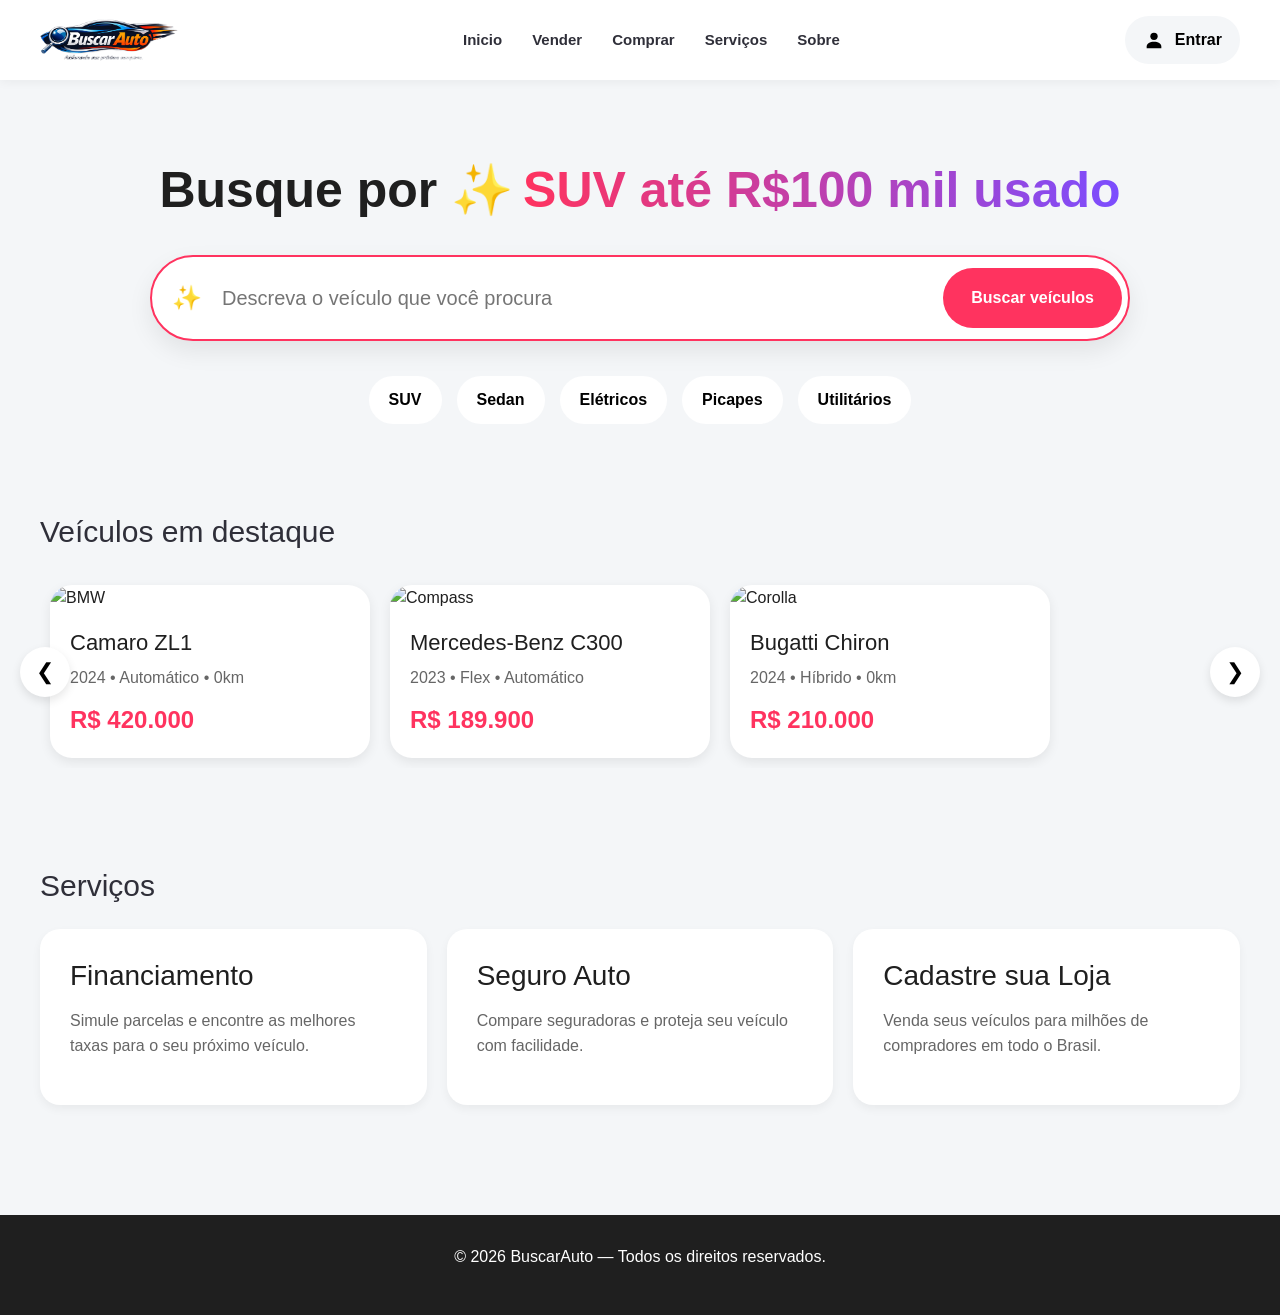
==== marketplace-veiculos/marketplace/index.html @ c969e138 "Inicio do projeto" ====
<!doctype html>
<html lang="pt-BR">

<head>
    <meta charset="utf-8">
    <meta name="viewport" content="width=device-width, initial-scale=1">

    <title>BuscarAuto</title>

    <link rel="icon" type="image/png" href="../assets/images/favicon.png">
    <link rel="stylesheet" href="../../dist/css/bootstrap.min.css">
    <link rel="stylesheet" href="../assets/css/marketplace.css">
</head>

<body>

    <header class="header">

        <img src="../assets/images/slogan2.png" alt="BuscarAuto" class="logo">

        <nav class="nav-center" aria-label="Navegação principal">
            <a href="index.html">Inicio</a>
            <a href="veiculo.html">Vender</a>
            <a href="comprar.html">Comprar</a>
            <a href="servicos.html">Serviços</a>
            <a href="sobre.html">Sobre</a>
        </nav>

        <div class="nav-right">

            <button class="login-btn" id="loginBtn">

                <svg class="user-icon" viewBox="0 0 24 24" fill="none" xmlns="http://www.w3.org/2000/svg">
                    <circle cx="12" cy="8" r="4" fill="currentColor"></circle>
                    <path d="M12 14C7.58 14 4 16.24 4 19v2h16v-2c0-2.76-3.58-5-8-5z" fill="currentColor"></path>
                </svg>

                Entrar

            </button>

            <div class="login-dropdown" id="loginDropdown">
                <a href="../cliente/login.html" class="dropdown-link">
                    <svg class="dropdown-icon" viewBox="0 0 24 24" fill="none" xmlns="http://www.w3.org/2000/svg">
                        <circle cx="12" cy="8" r="4" fill="currentColor"></circle>
                        <path d="M12 14C7.58 14 4 16.24 4 19v2h16v-2c0-2.76-3.58-5-8-5z" fill="currentColor"></path>
                    </svg>
                    Login
                </a>
                <a href="../lojista/login.html" class="dropdown-link">
                    <svg class="dropdown-icon" viewBox="0 0 24 24" fill="none" xmlns="http://www.w3.org/2000/svg">
                        <path d="M3 13h2v8H3zm4-8h2v16H7zm4-2h2v18h-2zm4 4h2v14h-2zm4-4h2v18h-2z" fill="currentColor">
                        </path>
                    </svg>
                    Sou Lojista
                </a>
            </div>

        </div>

    </header>

    <section class="hero">

        <h2 class="hero-title">
            Busque por ✨

            <span id="animated-text"></span>
        </h2>

        <div class="search-container">

            <span class="search-icon">✨</span>

            <input type="text" id="searchInput" placeholder="Descreva o veículo que você procura"
                aria-label="Campo de busca de veículos">

            <button class="search-button">
                Buscar veículos
            </button>

        </div>

        <div class="categories">
            <button>SUV</button>
            <button>Sedan</button>
            <button>Elétricos</button>
            <button>Picapes</button>
            <button>Utilitários</button>
        </div>

    </section>

    <section class="carousel-section">

        <h2 class="section-title">Veículos em destaque</h2>

        <div class="carousel">

            <button class="carousel-btn prev">&#10094;</button>

            <div class="carousel-track">

                <div class="car-card">
                    <img src="https://images.unsplash.com/photo-1492144534655-ae79c964c9d7?q=80&w=1200&auto=format&fit=crop"
                        alt="BMW">

                    <div class="car-content">
                        <h3>Camaro ZL1</h3>
                        <p>2024 • Automático • 0km</p>
                        <span class="price">R$ 420.000</span>
                    </div>
                </div>

                <div class="car-card">
                    <img src="https://images.unsplash.com/photo-1553440569-bcc63803a83d?q=80&w=1200&auto=format&fit=crop"
                        alt="Compass">

                    <div class="car-content">
                        <h3>Mercedes-Benz C300</h3>
                        <p>2023 • Flex • Automático</p>
                        <span class="price">R$ 189.900</span>
                    </div>
                </div>

                <div class="car-card">
                    <img src="https://images.unsplash.com/photo-1544636331-e26879cd4d9b?q=80&w=1200&auto=format&fit=crop"
                        alt="Corolla">

                    <div class="car-content">
                        <h3>Bugatti Chiron</h3>
                        <p>2024 • Híbrido • 0km</p>
                        <span class="price">R$ 210.000</span>
                    </div>
                </div>

            </div>

            <button class="carousel-btn next">&#10095;</button>

        </div>

    </section>

    <section class="services">

        <h2 class="section-title">Serviços</h2>

        <div class="services-grid">

            <div class="service-card">
                <h3>Financiamento</h3>
                <p>Simule parcelas e encontre as melhores taxas para o seu próximo veículo.</p>
            </div>

            <div class="service-card">
                <h3>Seguro Auto</h3>
                <p>Compare seguradoras e proteja seu veículo com facilidade.</p>
            </div>

            <div class="service-card">
                <h3>Cadastre sua Loja</h3>
                <p>Venda seus veículos para milhões de compradores em todo o Brasil.</p>
            </div>

        </div>

    </section>

    <footer>
        <p>© 2026 BuscarAuto — Todos os direitos reservados.</p>
    </footer>

    <script src="../../dist/js/bootstrap.bundle.min.js"></script>
    <script src="../assets/js/marketplace.js"></script>

</body>

</html>
---- marketplace-veiculos/assets/css/marketplace.css ----
* {
  margin: 0;
  padding: 0;
  box-sizing: border-box;
}

body {
  font-family: Arial, sans-serif;
  background: #f4f6f8;
  color: #1f1f1f;
}

a {
  text-decoration: none;
  color: inherit;
}

/* HEADER */

.header {
  position: sticky;
  top: 0;
  z-index: 1000;

  display: flex;
  align-items: center;
  justify-content: space-between;

  padding: 16px 40px;

  background: white;
  box-shadow: 0 2px 10px rgba(0,0,0,0.05);
}

.logo {
  height: 42px;
}

/* NAV */

.nav-center {
  display: flex;
  align-items: center;
  gap: 30px;
}

.nav-center a {
  font-size: 15px;
  font-weight: 600;
  color: #2f2f39;
  transition: 0.3s;
  position: relative;
}

.nav-center a:hover {
  color: #ff335f;
}

.nav-center a::after {
  content: "";
  position: absolute;
  bottom: -6px;
  left: 0;

  width: 0;
  height: 2px;

  background: #ff335f;
  transition: 0.3s;
}

.nav-center a:hover::after {
  width: 100%;
}

/* LOGIN */

.nav-right {
  position: relative;
}

.login-btn {
  display: flex;
  align-items: center;
  gap: 10px;

  border: none;
  background: #f4f6f8;

  padding: 12px 18px;
  border-radius: 30px;

  cursor: pointer;
  transition: 0.3s;
  font-weight: 600;
}

.login-btn:hover {
  background: #eceff3;
}

.user-icon {
  width: 22px;
  height: 22px;
}

/* LOGIN DROPDOWN */

.login-dropdown {
  position: absolute;
  top: 100%;
  right: 0;
  background: white;
  border-radius: 12px;
  box-shadow: 0 8px 24px rgba(0,0,0,0.12);
  overflow: hidden;
  min-width: 200px;
  margin-top: 10px;
  opacity: 0;
  visibility: hidden;
  transform: translateY(-10px);
  transition: opacity 0.3s ease, visibility 0.3s ease, transform 0.3s ease;
  z-index: 1000;
}

.login-dropdown.active {
  opacity: 1;
  visibility: visible;
  transform: translateY(0);
}

.dropdown-link {
  display: flex;
  align-items: center;
  gap: 12px;
  padding: 14px 18px;
  color: #2f2f39;
  text-decoration: none;
  border-bottom: 1px solid #f0f0f0;
  transition: 0.3s;
}

.dropdown-link:last-child {
  border-bottom: none;
}

.dropdown-link:hover {
  background: #f9f9f9;
  color: #ff335f;
}

.dropdown-icon {
  width: 20px;
  height: 20px;
  flex-shrink: 0;
}

/* HERO */

.hero {
  padding: 80px 20px 50px;
  text-align: center;
}

.hero-title {
  display: flex;
  justify-content: center;
  align-items: center;
  flex-wrap: wrap;

  gap: 10px;

  font-size: 50px;
  font-weight: bold;

  margin-bottom: 35px;
}

.hero-icon {
  width: 32px;
}

#animated-text {
  background: linear-gradient(to right, #ff335f, #7b4dff);
  -webkit-background-clip: text;
  -webkit-text-fill-color: transparent;

  min-width: 350px;
  text-align: left;

  transition: opacity 0.3s;
}

/* SEARCH */

.search-container {
  max-width: 980px;
  margin: auto;

  display: flex;
  align-items: center;

  background: white;
  border: 2px solid #ff335f;
  border-radius: 50px;

  overflow: hidden;

  padding: 6px 6px 6px 20px;

  box-shadow: 0 10px 25px rgba(0,0,0,0.08);
}

.search-icon {
  font-size: 24px;
  margin-right: 10px;
}

.search-container input[type="text"] {
  flex: 1;
  border: none;
  outline: none;

  font-size: 20px;
  padding: 20px 10px;

  background: transparent;
}

.search-button {
  border: none;
  background: #ff335f;
  color: white;

  padding: 18px 28px;

  border-radius: 40px;
  cursor: pointer;

  font-weight: bold;
  font-size: 16px;

  transition: 0.3s;
}

.search-button:hover {
  background: #e62750;
  transform: scale(1.02);
}

/* CATEGORIES */

.categories {
  display: flex;
  justify-content: center;
  gap: 15px;

  margin-top: 35px;
  flex-wrap: wrap;
}

.categories button {
  border: none;
  background: white;

  padding: 12px 20px;
  border-radius: 30px;

  cursor: pointer;

  font-weight: 600;

  transition: 0.3s;
}

.categories button:hover {
  background: #ff335f;
  color: white;
}

/* SECTION */

.section-title {
  font-size: 30px;
  margin-bottom: 25px;
  color: #2f2f39;
}

/* CAROUSEL */

.carousel-section {
  padding: 40px;
}

.carousel {
  position: relative;
}

.carousel-track {
  display: flex;
  gap: 20px;

  overflow-x: auto;
  scroll-behavior: smooth;

  padding: 10px;
}

.carousel-track::-webkit-scrollbar {
  display: none;
}

.car-card {
  min-width: 320px;

  background: white;
  border-radius: 22px;

  overflow: hidden;

  transition: 0.3s;
  cursor: pointer;

  box-shadow: 0 4px 12px rgba(0,0,0,0.08);
}

.car-card:hover {
  transform: translateY(-8px);
  box-shadow: 0 15px 30px rgba(0,0,0,0.15);
}

.car-card img {
  width: 100%;
  height: 220px;
  object-fit: cover;
}

.car-content {
  padding: 20px;
}

.car-content h3 {
  margin-bottom: 10px;
  font-size: 22px;
}

.car-content p {
  color: #666;
  margin-bottom: 12px;
}

.price {
  color: #ff335f;
  font-size: 24px;
  font-weight: bold;
}

/* BUTTONS */

.carousel-btn {
  position: absolute;
  top: 50%;
  transform: translateY(-50%);

  width: 50px;
  height: 50px;

  border: none;
  border-radius: 50%;

  background: white;
  cursor: pointer;

  font-size: 22px;

  z-index: 10;

  box-shadow: 0 4px 10px rgba(0,0,0,0.1);
}

.prev {
  left: -20px;
}

.next {
  right: -20px;
}

/* SERVICES */

.services {
  padding: 60px 40px;
}

.services-grid {
  display: grid;
  grid-template-columns: repeat(auto-fit, minmax(250px, 1fr));
  gap: 20px;
}

.service-card {
  background: white;
  padding: 30px;
  border-radius: 20px;

  transition: 0.3s;

  box-shadow: 0 4px 10px rgba(0,0,0,0.05);
}

.service-card:hover {
  transform: translateY(-5px);
}

.service-card h3 {
  margin-bottom: 15px;
}

.service-card p {
  color: #666;
  line-height: 1.6;
}

/* FOOTER */

footer {
  background: #1f1f1f;
  color: white;
  text-align: center;
  padding: 30px;
  margin-top: 50px;
}

/* RESPONSIVO */

@media(max-width: 900px) {

  .header {
    flex-direction: column;
    gap: 20px;
  }

  .nav-center {
    flex-wrap: wrap;
    justify-content: center;
  }

  .hero-title {
    font-size: 34px;
  }

  .search-container {
    flex-direction: column;
    border-radius: 25px;
    padding: 15px;
  }

  .search-button {
    width: 100%;
  }

}
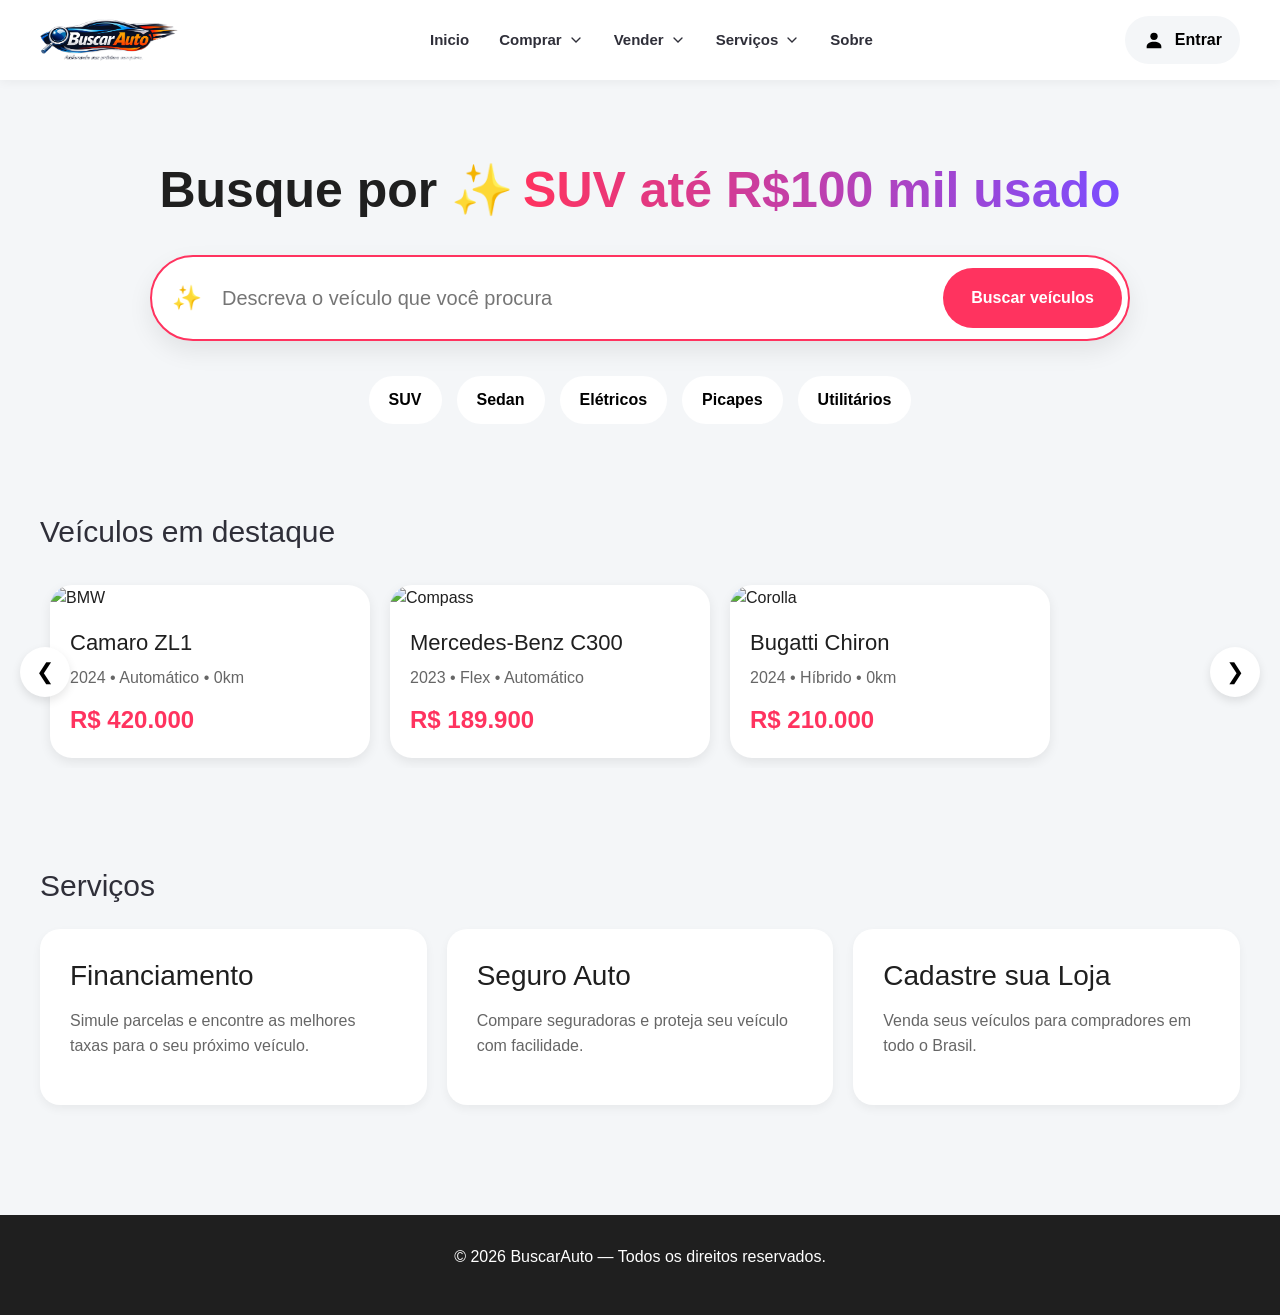
==== commit 800db1f2: "Adicionado menu nos itens do nav" ====
--- a/marketplace-veiculos/marketplace/index.html
+++ b/marketplace-veiculos/marketplace/index.html
@@ -19,11 +19,90 @@
         <img src="../assets/images/slogan2.png" alt="BuscarAuto" class="logo">
 
         <nav class="nav-center" aria-label="Navegação principal">
-            <a href="index.html">Inicio</a>
-            <a href="veiculo.html">Vender</a>
-            <a href="comprar.html">Comprar</a>
-            <a href="servicos.html">Serviços</a>
-            <a href="sobre.html">Sobre</a>
+            <a href="index.html" class="nav-link">Inicio</a>
+            
+            <div class="nav-item">
+                <button class="nav-link nav-trigger" data-submenu="comprar">
+                    Comprar
+                    <svg class="dropdown-arrow" viewBox="0 0 24 24" fill="none" xmlns="http://www.w3.org/2000/svg">
+                        <path d="M6 9l6 6 6-6" stroke="currentColor" stroke-width="2" stroke-linecap="round"></path>
+                    </svg>
+                </button>
+                <div class="submenu" id="submenu-comprar">
+                    <a href="#carros-usados" class="submenu-link">
+                        <svg class="submenu-icon" viewBox="0 0 24 24" fill="currentColor">
+                            <path d="M18 8h-1V6c0-1.1-.9-2-2-2h-2V2h-2v2H9c-1.1 0-2 .9-2 2v2H6c-1.1 0-2 .9-2 2v10c0 1.1.9 2 2 2h12c1.1 0 2-.9 2-2V10c0-1.1-.9-2-2-2z"></path>
+                        </svg>
+                        Carros Usado
+                    </a>
+                    <a href="#carros-novos" class="submenu-link">
+                        <svg class="submenu-icon" viewBox="0 0 24 24" fill="currentColor">
+                            <path d="M18 8h-1V6c0-1.1-.9-2-2-2h-2V2h-2v2H9c-1.1 0-2 .9-2 2v2H6c-1.1 0-2 .9-2 2v10c0 1.1.9 2 2 2h12c1.1 0 2-.9 2-2V10c0-1.1-.9-2-2-2z"></path>
+                        </svg>
+                        Carros Novos
+                    </a>
+                </div>
+            </div>
+
+            <div class="nav-item">
+                <button class="nav-link nav-trigger" data-submenu="vender">
+                    Vender
+                    <svg class="dropdown-arrow" viewBox="0 0 24 24" fill="none" xmlns="http://www.w3.org/2000/svg">
+                        <path d="M6 9l6 6 6-6" stroke="currentColor" stroke-width="2" stroke-linecap="round"></path>
+                    </svg>
+                </button>
+                <div class="submenu" id="submenu-vender">
+                    <a href="#anuncie" class="submenu-link">
+                        <svg class="submenu-icon" viewBox="0 0 24 24" fill="currentColor">
+                            <path d="M12 2C6.48 2 2 6.48 2 12s4.48 10 10 10 10-4.48 10-10S17.52 2 12 2zm0 18c-4.42 0-8-3.58-8-8s3.58-8 8-8 8 3.58 8 8-3.58 8-8 8zm-5-9h10v2H7z"></path>
+                        </svg>
+                        Anuncie
+                    </a>
+                    <a href="#lojas-especializadas" class="submenu-link">
+                        <svg class="submenu-icon" viewBox="0 0 24 24" fill="currentColor">
+                            <path d="M12 2C6.48 2 2 6.48 2 12s4.48 10 10 10 10-4.48 10-10S17.52 2 12 2zm-2 15l-5-5 1.41-1.41L10 14.17l7.59-7.59L19 8l-9 9z"></path>
+                        </svg>
+                        Lojas Especializadas
+                    </a>
+                </div>
+            </div>
+
+            <div class="nav-item">
+                <button class="nav-link nav-trigger" data-submenu="servicos">
+                    Serviços
+                    <svg class="dropdown-arrow" viewBox="0 0 24 24" fill="none" xmlns="http://www.w3.org/2000/svg">
+                        <path d="M6 9l6 6 6-6" stroke="currentColor" stroke-width="2" stroke-linecap="round"></path>
+                    </svg>
+                </button>
+                <div class="submenu" id="submenu-servicos">
+                    <a href="#financiamento" class="submenu-link">
+                        <svg class="submenu-icon" viewBox="0 0 24 24" fill="currentColor">
+                            <path d="M11.8 10.9c-2.27-.59-3-1.38-3-2.15 0-1.09 1.01-1.85 2.7-1.85 1.78 0 2.44.85 2.5 2.1h2.21c-.07-1.72-1.12-3.3-3.21-3.81V3h-3v2.16c-1.94.42-3.5 1.68-3.5 3.61 0 2.31 1.91 3.46 4.7 4.13 2.5.6 3 1.48 3 2.41 0 .9-.72 1.55-1.77 1.55-1.6 0-2.29-.72-2.44-1.82h-2.21c.14 1.64 1.16 2.95 3.44 3.42v2.12h3v-2.12c1.77-.42 3.77-1.6 3.77-3.84 0-2.86-2.34-3.85-5.19-4.48z"></path>
+                        </svg>
+                        Financiamento
+                    </a>
+                    <a href="#seguro-auto" class="submenu-link">
+                        <svg class="submenu-icon" viewBox="0 0 24 24" fill="currentColor">
+                            <path d="M12 1L3 5v6c0 5.55 3.84 10.74 9 12 5.16-1.26 9-6.45 9-12V5l-9-4z"></path>
+                        </svg>
+                        Seguro Auto
+                    </a>
+                    <a href="#cadastre-loja" class="submenu-link">
+                        <svg class="submenu-icon" viewBox="0 0 24 24" fill="currentColor">
+                            <path d="M17 10.5V7c0-.55-.45-1-1-1H4c-.55 0-1 .45-1 1v10c0 .55.45 1 1 1h12c.55 0 1-.45 1-1v-3.5l4 4v-11l-4 4z"></path>
+                        </svg>
+                        Cadastre sua Loja
+                    </a>
+                    <a href="#tabela-fipe" class="submenu-link">
+                        <svg class="submenu-icon" viewBox="0 0 24 24" fill="currentColor">
+                            <path d="M10 10.02H5V21h5v-10.98zm6 0v10.98h5V10.02h-5zM19 0h-1v3h1V0zm-6 0h-1v3h1V0zM9 0H8v3h1V0z"></path>
+                        </svg>
+                        Tabela Fipe
+                    </a>
+                </div>
+            </div>
+
+            <a href="sobre.html" class="nav-link">Sobre</a>
         </nav>
 
         <div class="nav-right">
@@ -160,7 +239,7 @@
 
             <div class="service-card">
                 <h3>Cadastre sua Loja</h3>
-                <p>Venda seus veículos para milhões de compradores em todo o Brasil.</p>
+                <p>Venda seus veículos para compradores em todo o Brasil.</p>
             </div>
 
         </div>
--- a/marketplace-veiculos/assets/css/marketplace.css
+++ b/marketplace-veiculos/assets/css/marketplace.css
@@ -71,6 +71,111 @@
 
 .nav-center a:hover::after {
   width: 100%;
+}
+
+/* NAV ITEMS COM SUBMENU */
+
+.nav-item {
+  position: relative;
+}
+
+.nav-link {
+  font-size: 15px;
+  font-weight: 600;
+  color: #2f2f39;
+  transition: 0.3s;
+  position: relative;
+  background: none;
+  border: none;
+  cursor: pointer;
+  padding: 0;
+  display: flex;
+  align-items: center;
+  gap: 6px;
+}
+
+.nav-link:hover {
+  color: #ff335f;
+}
+
+.nav-link::after {
+  content: "";
+  position: absolute;
+  bottom: -6px;
+  left: 0;
+
+  width: 0;
+  height: 2px;
+
+  background: #ff335f;
+  transition: 0.3s;
+}
+
+.nav-link:hover::after {
+  width: 100%;
+}
+
+.dropdown-arrow {
+  width: 16px;
+  height: 16px;
+  transition: transform 0.3s ease;
+}
+
+.nav-link.active .dropdown-arrow {
+  transform: rotate(180deg);
+}
+
+/* SUBMENU */
+
+.submenu {
+  position: absolute;
+  top: 100%;
+  left: 0;
+  background: white;
+  border-radius: 12px;
+  box-shadow: 0 8px 24px rgba(0,0,0,0.12);
+  overflow: hidden;
+  min-width: 220px;
+  margin-top: 12px;
+  opacity: 0;
+  visibility: hidden;
+  transform: translateY(-10px);
+  transition: opacity 0.3s ease, visibility 0.3s ease, transform 0.3s ease;
+  z-index: 100;
+}
+
+.nav-item:hover .submenu,
+.submenu.active {
+  opacity: 1;
+  visibility: visible;
+  transform: translateY(0);
+}
+
+.submenu-link {
+  display: flex;
+  align-items: center;
+  gap: 12px;
+  padding: 14px 16px;
+  color: #2f2f39;
+  text-decoration: none;
+  border-bottom: 1px solid #f0f0f0;
+  transition: 0.3s;
+}
+
+.submenu-link:last-child {
+  border-bottom: none;
+}
+
+.submenu-link:hover {
+  background: #f9f9f9;
+  color: #ff335f;
+  padding-left: 20px;
+}
+
+.submenu-icon {
+  width: 18px;
+  height: 18px;
+  flex-shrink: 0;
 }
 
 /* LOGIN */
@@ -355,6 +460,197 @@
   font-weight: bold;
 }
 
+/* HERO SECONDARY */
+
+.hero-secondary {
+  padding: 60px 20px;
+  background: linear-gradient(135deg, #ff335f 0%, #7b4dff 100%);
+  color: white;
+  position: relative;
+}
+
+.container-menu {
+  max-width: 1200px;
+  margin: 0 auto;
+  position: relative;
+}
+
+.hero-secondary h1 {
+  font-size: 48px;
+  margin-bottom: 30px;
+  text-align: center;
+}
+
+/* HAMBURGER BUTTON */
+
+.hamburger-btn {
+  position: absolute;
+  top: -60px;
+  right: 20px;
+  
+  width: 44px;
+  height: 44px;
+  
+  border: 2px solid #2f2f39;
+  border-radius: 8px;
+  background: white;
+  cursor: pointer;
+  
+  display: flex;
+  align-items: center;
+  justify-content: center;
+  
+  transition: 0.3s;
+}
+
+.hamburger-btn:hover {
+  background: #f4f6f8;
+  transform: scale(1.05);
+}
+
+.hamburger-btn svg {
+  width: 24px;
+  height: 24px;
+  color: #2f2f39;
+}
+
+/* HAMBURGER MENU */
+
+.hamburger-menu {
+  display: none;
+  background: white;
+  border-radius: 16px;
+  overflow: hidden;
+  box-shadow: 0 8px 32px rgba(0,0,0,0.12);
+  margin-top: 20px;
+  animation: slideDown 0.3s ease;
+}
+
+.hamburger-menu.active {
+  display: grid;
+  grid-template-columns: repeat(auto-fit, minmax(250px, 1fr));
+  gap: 0;
+}
+
+@keyframes slideDown {
+  from {
+    opacity: 0;
+    transform: translateY(-10px);
+  }
+  to {
+    opacity: 1;
+    transform: translateY(0);
+  }
+}
+
+/* MENU CATEGORIES */
+
+.menu-category {
+  padding: 25px;
+  border-right: 1px solid #f0f0f0;
+}
+
+.menu-category:last-child {
+  border-right: none;
+}
+
+.category-title {
+  display: flex;
+  align-items: center;
+  gap: 10px;
+  
+  font-size: 18px;
+  font-weight: 700;
+  color: #ff335f;
+  margin-bottom: 18px;
+  padding-bottom: 12px;
+  border-bottom: 2px solid #ff335f;
+}
+
+.category-icon {
+  width: 24px;
+  height: 24px;
+  flex-shrink: 0;
+}
+
+.menu-link {
+  display: flex;
+  align-items: center;
+  gap: 12px;
+  
+  padding: 12px 0;
+  color: #2f2f39;
+  text-decoration: none;
+  transition: 0.3s;
+  font-weight: 500;
+}
+
+.menu-link:hover {
+  color: #ff335f;
+  padding-left: 8px;
+}
+
+.link-icon {
+  width: 18px;
+  height: 18px;
+  flex-shrink: 0;
+}
+
+/* CONTENT SECTION */
+
+.content-section {
+  max-width: 1200px;
+  margin: 60px auto;
+  padding: 0 20px;
+  text-align: center;
+}
+
+.content-section h2 {
+  font-size: 36px;
+  margin-bottom: 20px;
+  color: #2f2f39;
+}
+
+.content-section p {
+  font-size: 18px;
+  color: #666;
+  line-height: 1.6;
+}
+
+/* RESPONSIVE */
+
+@media(max-width: 900px) {
+
+  .hero-secondary h1 {
+    font-size: 32px;
+  }
+
+  .hamburger-menu.active {
+    grid-template-columns: 1fr;
+  }
+
+  .menu-category {
+    border-right: none;
+    border-bottom: 1px solid #f0f0f0;
+  }
+
+  .menu-category:last-child {
+    border-bottom: none;
+  }
+
+}
+
+.car-content p {
+  color: #666;
+  margin-bottom: 12px;
+}
+
+.price {
+  color: #ff335f;
+  font-size: 24px;
+  font-weight: bold;
+}
+
 /* BUTTONS */
 
 .carousel-btn {
